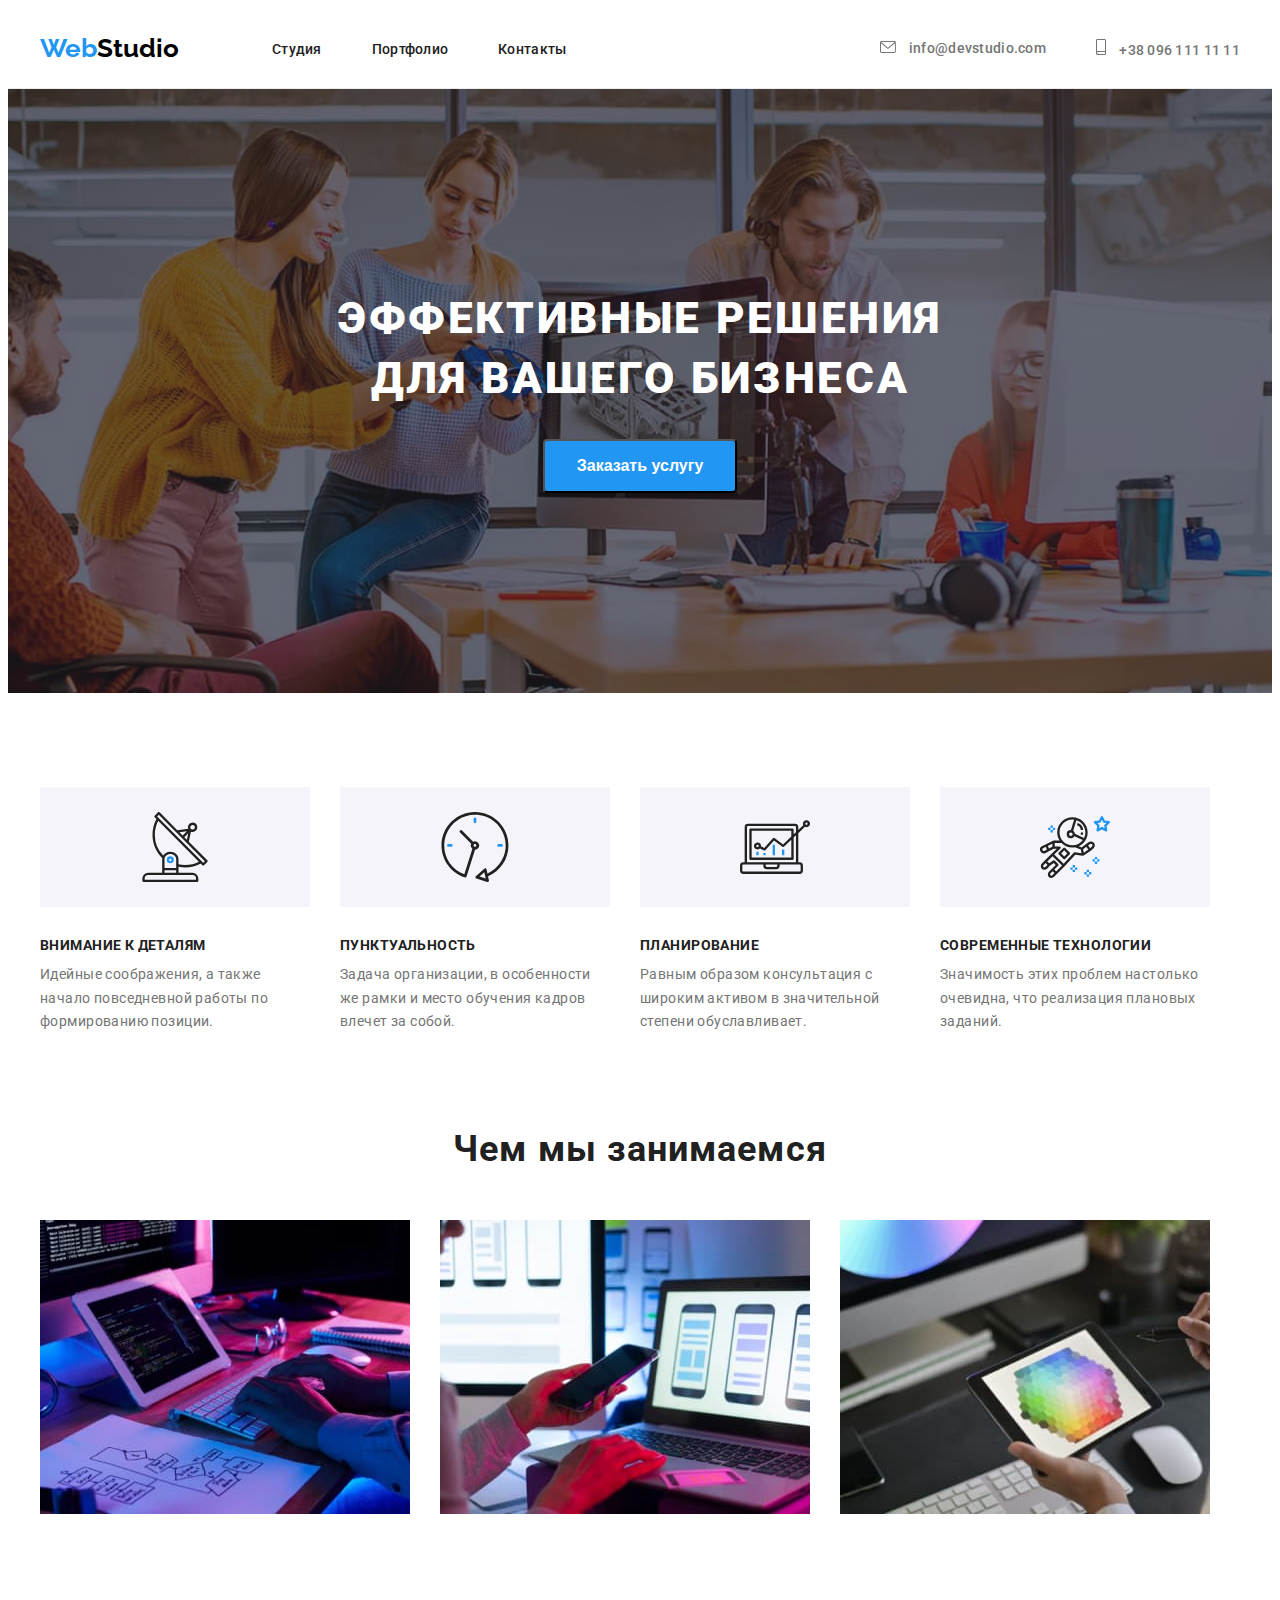
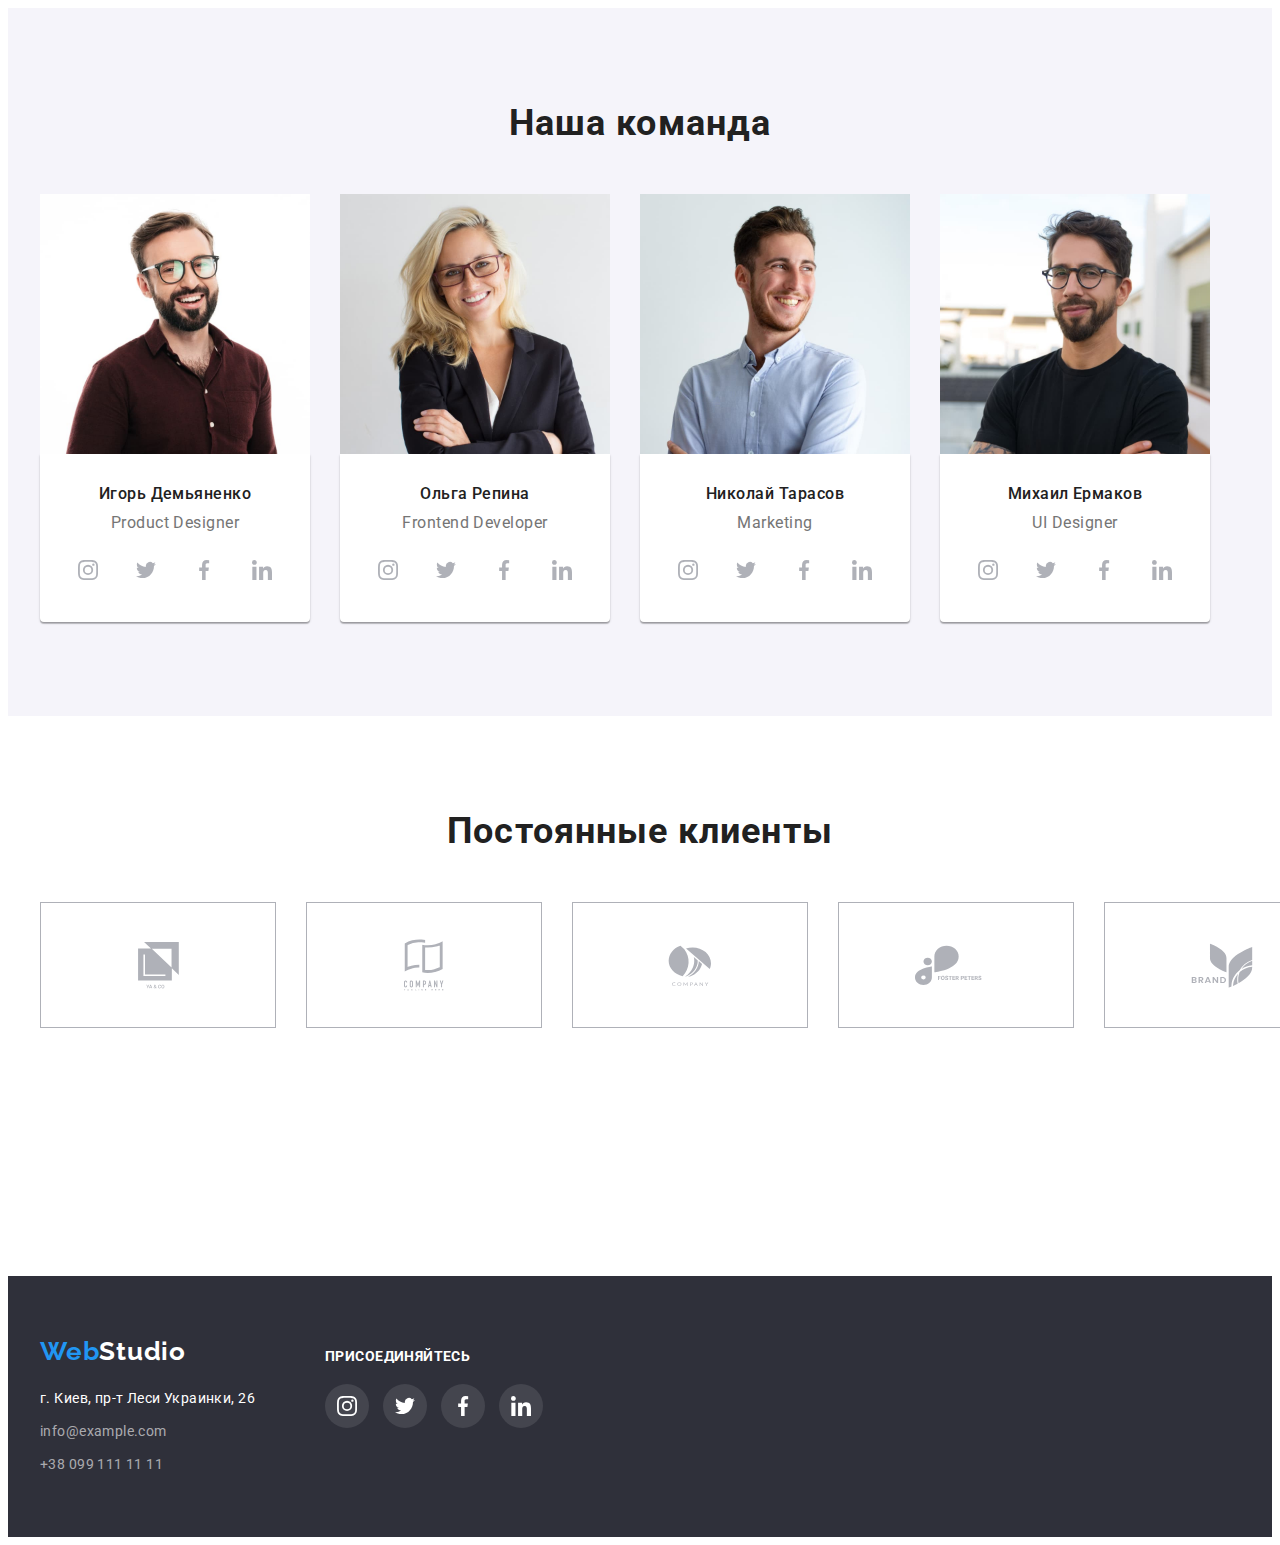
==== index.html @ de402d81 "finished hm4" ====
<!DOCTYPE html>
<html lang="ru">
  <head>
    <meta charset="UTF-8" />
    <meta http-equiv="X-UA-Compatible" content="IE=edge" />
    <meta name="viewport" content="width=device-width, initial-scale=1.0" />
    <title>Document</title>
    <link
      href="https://fonts.googleapis.com/css2?family=Roboto:wght@400;500;700;900&display=swap"
      rel="stylesheet"
    />
    <link
      href="https://fonts.googleapis.com/css2?family=Raleway:wght@700&display=swap"
      rel="stylesheet"
    />
    <link
      rel="stylesheet"
      href="https://cdnjs.cloudflare.com/ajax/libs/modern-normalize/1.1.0/modern-normalize.min.css"
      integrity="sha512-wpPYUAdjBVSE4KJnH1VR1HeZfpl1ub8YT/NKx4PuQ5NmX2tKuGu6U/JRp5y+Y8XG2tV+wKQpNHVUX03MfMFn9Q=="
      crossorigin="anonymous"
      referrerpolicy="no-referrer"
    />
    <link rel="stylesheet" href="./css/style.css" />
  </head>
  <body>
    <header class="header">
      <div class="header__block container">
        <!-- logo -->
        <a href="index.html" class="header__logo link"
          ><span class="header__logo-blue">Web</span
          ><span class="header__logo-black">Studio</span></a
        >

        <!-- nav -->
        <nav class="nav-container">
          <ul class="nav list margin-padding">
            <li class="nav__list">
              <a href="index.html" class="nav__link link">Студия</a>
            </li>
            <li class="nav__list">
              <a href="portfolio.html" class="nav__link link">Портфолио</a>
            </li>
            <li class="nav__list">
              <a href="index.html" class="nav__link link">Контакты</a>
            </li>
          </ul>
        </nav>

        <!-- contacts -->
        <ul class="contacts list margin-padding">
          <li class="contacts__list">
            <a href="mailto:info@devstudio.com" class="contacts__link link">
              <svg class="contacts__icon" width="16" height="12">
                <use href="./images/icons.svg#mail"></use>
              </svg>
              info@devstudio.com</a
            >
          </li>
          <li class="contacts__list">
            <a href="tel:+380961111111" class="contacts__link link">
              <svg class="contacts__icon" width="10" height="16">
                <use href="./images/icons.svg#smartphone"></use>
              </svg>
              +38 096 111 11 11</a
            >
          </li>
        </ul>
      </div>
    </header>
    <main>
      <!-- Hero -->
      <section class="hero">
        <div class="hero__container container">
          <h1 class="hero__title margin-padding">
            Эффективные решения для вашего бизнеса
          </h1>
          <button type="button" class="hero__button">Заказать услугу</button>
        </div>
      </section>

      <!-- Details -->
      <section class="section">
        <div class="container">
          <ul class="specifics__box list margin-padding">
            <li class="specifics__list">
              <div class="specifics-box">
                <svg class="specifics__icon" width="70" height="70">
                  <use href="./images/icons.svg#antenna"></use>
                </svg>
              </div>
              <h3 class="specifics__title margin-padding">
                Внимание к деталям
              </h3>
              <p class="specifics__text margin-padding">
                Идейные соображения, а также начало повседневной работы по
                формированию позиции.
              </p>
            </li>
            <li class="specifics__list">
              <div class="specifics-box">
                <svg class="specifics__icon" width="70" height="70">
                  <use href="./images/icons.svg#clock"></use>
                </svg>
              </div>
              <h3 class="specifics__title margin-padding">Пунктуальность</h3>
              <p class="specifics__text margin-padding">
                Задача организации, в особенности же рамки и место обучения
                кадров влечет за собой.
              </p>
            </li>
            <li class="specifics__list">
              <div class="specifics-box">
                <svg class="specifics__icon" width="70" height="70">
                  <use href="./images/icons.svg#diagram"></use>
                </svg>
              </div>
              <h3 class="specifics__title margin-padding">Планирование</h3>
              <p class="specifics__text margin-padding">
                Равным образом консультация с широким активом в значительной
                степени обуславливает.
              </p>
            </li>
            <li class="specifics__list">
              <div class="specifics-box">
                <svg class="specifics__icon" width="70" height="70">
                  <use href="./images/icons.svg#astronaut"></use>
                </svg>
              </div>
              <h3 class="specifics__title margin-padding">
                Современные технологии
              </h3>
              <p class="specifics__text margin-padding">
                Значимость этих проблем настолько очевидна, что реализация
                плановых заданий.
              </p>
            </li>
          </ul>
        </div>
      </section>

      <!--we do -->
      <section class="our-work">
        <div class="container">
          <h2 class="our-work__title margin-padding">Чем мы занимаемся</h2>
          <ul class="our-work__box list margin-padding">
            <li class="our-work__list">
              <img src="images/img-1.jpg" alt="Руки набирают код" width="370" />
            </li>
            <li class="our-work__list">
              <img
                src="images/img-2.jpg"
                alt="Держит в руке телефон и работает за ноутбуком"
                width="370"
              />
            </li>
            <li class="our-work__list">
              <img
                src="images/img-3.jpg"
                alt="Выберает на планшете цветовую палитру"
                width="370"
              />
            </li>
          </ul>
        </div>
      </section>

      <!-- Our team -->
      <section class="our-team section">
        <div class="container">
          <h2 class="our-team__title margin-padding">Наша команда</h2>
          <ul class="our-team__box list margin-padding">
            <li class="our-team__list">
              <img src="images/igor.jpg" alt="Игорь Демьяненко" width="270" />
              <div class="our-team__description">
                <h3 class="our-team__name margin-padding">Игорь Демьяненко</h3>
                <p class="our-team__text margin-padding">Product Designer</p>
                <div class="our-team__box-icons">
                  <a class="our-team__link" href="https://www.instagram.com/">
                    <svg class="our-team__icon" width="20" height="20">
                      <use href="./images/icons.svg#instagram"></use>
                    </svg>
                  </a>
                  <a class="our-team__link" href="https://twitter.com/">
                    <svg class="our-team__icon" width="20" height="20">
                      <use href="./images/icons.svg#twitter"></use>
                    </svg>
                  </a>
                  <a class="our-team__link" href="https://www.facebook.com/">
                    <svg class="our-team__icon" width="20" height="20">
                      <use href="./images/icons.svg#facebook"></use>
                    </svg>
                  </a>
                  <a class="our-team__link" href="https://www.linkedin.com/">
                    <svg class="our-team__icon" width="20" height="20">
                      <use href="./images/icons.svg#linkedin"></use>
                    </svg>
                  </a>
                </div>
              </div>
            </li>
            <li class="our-team__list">
              <img src="images/olga.jpg" alt="Ольга Репина" width="270" />
              <div class="our-team__description">
                <h3 class="our-team__name margin-padding">Ольга Репина</h3>
                <p class="our-team__text margin-padding">Frontend Developer</p>
                <div class="our-team__box-icons">
                  <a class="our-team__link" href="https://www.instagram.com/">
                    <svg class="our-team__icon" width="20" height="20">
                      <use href="./images/icons.svg#instagram"></use>
                    </svg>
                  </a>
                  <a class="our-team__link" href="https://twitter.com/">
                    <svg class="our-team__icon" width="20" height="20">
                      <use href="./images/icons.svg#twitter"></use>
                    </svg>
                  </a>
                  <a class="our-team__link" href="https://www.facebook.com/">
                    <svg class="our-team__icon" width="20" height="20">
                      <use href="./images/icons.svg#facebook"></use>
                    </svg>
                  </a>
                  <a class="our-team__link" href="https://www.linkedin.com/">
                    <svg class="our-team__icon" width="20" height="20">
                      <use href="./images/icons.svg#linkedin"></use>
                    </svg>
                  </a>
                </div>
              </div>
            </li>
            <li class="our-team__list">
              <img src="images/nikolay.jpg" alt="Николай Тарасов" width="270" />
              <div class="our-team__description">
                <h3 class="our-team__name margin-padding">Николай Тарасов</h3>
                <p class="our-team__text margin-padding">Marketing</p>
                <div class="our-team__box-icons">
                  <a class="our-team__link" href="https://www.instagram.com/">
                    <svg class="our-team__icon" width="20" height="20">
                      <use href="./images/icons.svg#instagram"></use>
                    </svg>
                  </a>
                  <a class="our-team__link" href="https://twitter.com/">
                    <svg class="our-team__icon" width="20" height="20">
                      <use href="./images/icons.svg#twitter"></use>
                    </svg>
                  </a>
                  <a class="our-team__link" href="https://www.facebook.com/">
                    <svg class="our-team__icon" width="20" height="20">
                      <use href="./images/icons.svg#facebook"></use>
                    </svg>
                  </a>
                  <a class="our-team__link" href="https://www.linkedin.com/">
                    <svg class="our-team__icon" width="20" height="20">
                      <use href="./images/icons.svg#linkedin"></use>
                    </svg>
                  </a>
                </div>
              </div>
            </li>
            <li class="our-team__list">
              <img src="images/mikhail.jpg" alt="Михаил Ермаков" width="270" />
              <div class="our-team__description">
                <h3 class="our-team__name margin-padding">Михаил Ермаков</h3>
                <p class="our-team__text margin-padding">UI Designer</p>
                <div class="our-team__box-icons">
                  <a class="our-team__link" href="https://www.instagram.com/">
                    <svg class="our-team__icon" width="20" height="20">
                      <use href="./images/icons.svg#instagram"></use>
                    </svg>
                  </a>
                  <a class="our-team__link" href="https://twitter.com/">
                    <svg class="our-team__icon" width="20" height="20">
                      <use href="./images/icons.svg#twitter"></use>
                    </svg>
                  </a>
                  <a class="our-team__link" href="https://www.facebook.com/">
                    <svg class="our-team__icon" width="20" height="20">
                      <use href="./images/icons.svg#facebook"></use>
                    </svg>
                  </a>
                  <a class="our-team__link" href="https://www.linkedin.com/">
                    <svg class="our-team__icon" width="20" height="20">
                      <use href="./images/icons.svg#linkedin"></use>
                    </svg>
                  </a>
                </div>
              </div>
            </li>
          </ul>
        </div>
      </section>

      <section class="section">
        <div class="container">
          <h2 class="regular-customers__title margin-padding">
            Постоянные клиенты
          </h2>
          <ul class="regular-customers__box list margin-padding">
            <li class="regular-customers__list">
              <a href="/" class="regular-customers__link">
                <svg class="regular-customers__icon" width="41" height="46.7">
                  <use href="./images/icons.svg#group"></use>
                </svg>
              </a>
            </li>
            <li class="regular-customers__list">
              <a href="/" class="regular-customers__link">
                <svg class="regular-customers__icon" width="40" height="52">
                  <use href="./images/icons.svg#group-1"></use>
                </svg>
              </a>
            </li>
            <li class="regular-customers__list">
              <a href="/" class="regular-customers__link">
                <svg
                  class="regular-customers__icon"
                  width="43.46"
                  height="41.18"
                >
                  <use href="./images/icons.svg#group-2"></use>
                </svg>
              </a>
            </li>
            <li class="regular-customers__list">
              <a href="/" class="regular-customers__link">
                <svg
                  class="regular-customers__icon"
                  width="84.44"
                  height="40.62"
                >
                  <use href="./images/icons.svg#group-3"></use>
                </svg>
              </a>
            </li>
            <li class="regular-customers__list">
              <a href="/" class="regular-customers__link">
                <svg
                  class="regular-customers__icon"
                  width="62.54"
                  height="45.43"
                >
                  <use href="./images/icons.svg#group-4"></use>
                </svg>
              </a>
            </li>
            <li class="regular-customers__list">
              <a href="/" class="regular-customers__link">
                <svg
                  class="regular-customers__icon"
                  width="93.79"
                  height="43.93"
                >
                  <use href="./images/icons.svg#group-5"></use>
                </svg>
              </a>
            </li>
          </ul>
        </div>
      </section>
    </main>

    <svg>
      <use></use>
    </svg>
    <footer class="footer">
      <div class="footer__container container">
        <div>
          <a href="index.html" class="footer__logo link"
            ><span class="footer__logo-blue">Web</span><span>Studio</span></a
          >
          <address class="footer__address">
            г. Киев, пр-т Леси Украинки, 26
          </address>
          <address>
            <ul class="footer__box list margin-padding">
              <li class="footer__list">
                <a href="mailto:info@example.com" class="footer__link link"
                  >info@example.com</a
                >
              </li>
              <li class="footer__list">
                <a href="tel:+380991111111" class="footer__link link"
                  >+38 099 111 11 11</a
                >
              </li>
            </ul>
          </address>
        </div>
          <div class="join">
            <h3 class="join__title margin-padding">присоединяйтесь</h3>
           
            <div class="join__box">
              <a class="join__link" href="https://www.instagram.com/">
              <svg class="join__icon" width="20" height="20">
                <use href="./images/icons.svg#instagram"></use>
              </svg>
            </a>
            <a class="join__link" href="https://twitter.com/">
              <svg class="join__icon" width="20" height="20">
                <use href="./images/icons.svg#twitter"></use>
              </svg>
            </a>
            <a class="join__link" href="https://www.facebook.com/">
              <svg class="join__icon" width="20" height="20">
                <use href="./images/icons.svg#facebook"></use>
              </svg>
            </a>
            <a class="join__link" href="https://www.linkedin.com/">
              <svg class="join__icon" width="20" height="20">
                <use href="./images/icons.svg#linkedin"></use>
              </svg>
            </a>
            </div>
          </div>
          
        </div>
      </div>
    </footer>
  </body>
</html>
---- css/style.css ----
body {
  font-family: "Roboto", "Railway", sans-serif;
  color: #000000;
}

/* Global class */

.container {
  width: 1200px;
  padding-left: 15px;
  padding-right: 15px;
  margin-left: auto;
  margin-right: auto;
}

.section {
  padding-top: 94px;
  padding-bottom: 94px;
}

.list {
  list-style: none;
}

.link {
  text-decoration: none;
}

.margin-padding {
  padding: 0;
  margin: 0;
}

.specifics__text,
.our-team__text {
  margin-top: 10px;
}

.nav__list:not(:last-child),
.contacts__list:not(:last-child) {
  margin-right: 50px;
}

.our-work__title,
.our-team__title,
.regular-customers__title {
  margin-bottom: 50px;
}

.our-work__list:not(:last-child),
.our-team__list:not(:last-child),
.specifics__list:not(:last-child),
.regular-customers__list:not(:last-child) {
  margin-right: 30px;
}

.our-team__link:not(:last-child),
.join__link:not(:last-child) {
  margin-right: 10px;
}

img {
  display: block;
  max-width: 100%;
}

/* header */
.header {
  border-bottom: 1px solid #ececec;
}

.header__block {
  height: 80px;

  display: flex;
  align-items: center;
}

.header__logo {
  font-family: Raleway;
  font-style: normal;
  font-weight: bold;
  font-size: 26px;
  line-height: 31px;

  color: #000000;
}

.header__logo-blue {
  color: #2196f3;
}

.nav-container {
  margin-left: 93px;
}
.nav {
  display: flex;
}

.nav__link {
  text-decoration: none;

  font-style: normal;
  font-weight: 500;
  font-size: 14px;
  line-height: 16px;
  letter-spacing: 0.02em;

  color: #212121;
}

.nav__link:hover {
  color: #2196f3;
}

.contacts {
  display: inline-flex;
  margin-left: auto;
}

.contacts__list {
  display: inline-flex;
  align-items: center;
}

.contacts__link:hover {
  color: #2196f3;
}

.contacts__link {
  font-style: normal;
  font-weight: 500;
  font-size: 14px;
  line-height: 16px;
  letter-spacing: 0.02em;

  color: #757575;
}

.contacts__icon {
  margin-right: 10px;
  fill: currentColor;
}

/* main */

.hero {
  margin: 0 auto;
  max-width: 1600px;
  background: #c4c4c4;
  background-image: linear-gradient(
      to right,
      rgba(47, 48, 58, 0.4),
      rgba(47, 48, 58, 0.4)
    ),
    url(../images/hero.jpg);
  background-size: cover;
  background-position: center;
}

.hero__container {
  text-align: center;
  padding: 200px 0px;
}

.hero__title {
  margin: auto;
  width: 696px;

  font-family: Roboto;
  font-style: normal;
  font-weight: 900;
  font-size: 44px;
  line-height: 136%;
  letter-spacing: 0.06em;
  text-transform: uppercase;

  color: #ffffff;
}

.hero__button {
  padding: 10px 32px;
  margin-top: 30px;

  font-style: normal;
  font-weight: bold;
  font-size: 16px;
  line-height: 187%;

  color: #ffffff;
  background: #2196f3;
  box-shadow: 0px 4px 4px rgba(0, 0, 0, 0.15);
  border-radius: 4px;

  cursor: pointer;
}

.specifics__box {
  display: flex;
}

.specifics__list {
  width: 270px;
}
.specifics__title {
  font-style: normal;
  font-size: 14px;
  line-height: 16px;
  letter-spacing: 0.03em;
  text-transform: uppercase;

  color: #212121;
}

.specifics__text {
  font-style: normal;
  font-size: 14px;
  line-height: 171%;
  letter-spacing: 0.03em;

  color: #757575;
}

.specifics-box {
  width: 270px;
  height: 120px;
  margin-bottom: 30px;

  display: inline-flex;
  align-items: center;
  justify-content: center;

  background-color: #f5f4fa;
}

.specifics__icon {
  fill: currentColor;
}

.our-work {
  padding-bottom: 94px;
}

.our-work__title {
  font-style: normal;
  font-size: 36px;
  line-height: 42px;
  letter-spacing: 0.03em;

  text-align: center;
  color: #212121;
}

.our-work__box {
  display: flex;
}

.our-team {
  background: #f5f4fa;
}

.our-team__title {
  font-style: normal;
  font-size: 36px;
  line-height: 42px;
  letter-spacing: 0.03em;

  text-align: center;
  color: #212121;
}

.our-team__box {
  display: flex;
}

.our-team__list {
  text-align: center;
}

.our-team__description {
  padding-top: 30px;
  padding-bottom: 30px;

  background: #ffffff;

  box-shadow: 0px 1px 3px rgba(0, 0, 0, 0.12), 0px 1px 1px rgba(0, 0, 0, 0.14),
    0px 2px 1px rgba(0, 0, 0, 0.2);
  border-radius: 0px 0px 4px 4px;
}

.our-team__name {
  font-style: normal;
  font-weight: 500;
  font-size: 16px;
  line-height: 19px;
  letter-spacing: 0.03em;

  color: #212121;
}

.our-team__text {
  font-style: normal;
  font-size: 16px;
  line-height: 19px;
  letter-spacing: 0.03em;

  color: #757575;
}

.our-team__box-icons {
  margin-top: 16px;
}

.our-team__link {
  display: inline-flex;
  align-items: center;
  justify-content: center;

  width: 44px;
  height: 44px;

  border-radius: 50%;
  background-color: #fff;
  color: #afb1b8;
}

.our-team__link:hover {
  color: #ffffff;
  background-color: #2196f3;
}

.our-team__icon {
  fill: currentColor;
}

/* Regular customers */
.regular-customers__title {
  font-family: Roboto;
  font-style: normal;
  font-size: 36px;
  line-height: 42px;
  text-align: center;
  letter-spacing: 0.03em;

  color: #212121;
}

.regular-customers__box {
  display: flex;
}

.regular-customers__link {
  display: flex;
  align-items: center;
  justify-content: center;

  padding: 16px 32px;

  width: 170px;
  height: 92px;

  color: #afb1b8;
  border: solid 1px #afb1b8;
}

.regular-customers__link:hover {
  color: #2196f3;
  border: solid 1px #2196f3;
}

.regular-customers__icon {
  fill: currentColor;
}

/* Footer */
.footer {
  background: #2f303a;
  padding: 60px 0;
}

.footer__logo {
  font-family: Raleway;
  font-style: normal;
  font-weight: bold;
  font-size: 26px;
  line-height: 31px;
  letter-spacing: 0.03em;

  color: #ffffff;
}
.footer__logo-blue {
  color: #2196f3;
}

.footer__address {
  margin-top: 20px;

  font-style: normal;
  font-weight: normal;
  font-size: 14px;
  line-height: 171%;
  letter-spacing: 0.03em;

  color: #ffffff;
}

.footer__list {
  padding-top: 9px;
}

.footer__link {
  font-style: normal;
  font-weight: normal;
  font-size: 14px;
  line-height: 171%;

  letter-spacing: 0.03em;

  color: rgba(255, 255, 255, 0.6);
}

.footer__container {
  display: flex;
}

/* JOIN */
.join {
  margin-left: 70px;
}

.join__title {
  padding-top: 12px;
  margin-bottom: 20px;

  font-family: Roboto;
  font-style: normal;
  font-size: 14px;
  line-height: 16px;
  letter-spacing: 0.03em;
  text-transform: uppercase;

  color: #ffffff;
}

.join__link {
  display: inline-flex;
  align-items: center;
  justify-content: center;

  width: 44px;
  height: 44px;

  border-radius: 50%;
  color: #ffffff;
  background: rgba(255, 255, 255, 0.1);
}

.join__link:hover {
  background-color: #2196f3;
}

.join__icon {
  fill: currentColor;
}
/* PORTFOLIO */
/*  */
/*  */
/* main */

.anchors {
  display: flex;
  justify-content: center;
}

.anchors__list:not(:last-child) {
  margin-right: 8px;
}

.anchors__button {
  padding: 6px 22px;

  font-family: Roboto;
  font-style: normal;
  font-weight: 500;
  font-size: 16px;
  line-height: 26px;
  letter-spacing: 0.03em;

  color: #212121;
  border: none;
  border-radius: 4px;
}

.anchors__button:hover {
  color: #ffffff;
  background: #2196f3;

  box-shadow: 0px 3px 1px rgba(0, 0, 0, 0.1), 0px 1px 2px rgba(0, 0, 0, 0.08),
    0px 2px 2px rgba(0, 0, 0, 0.12);
  border-radius: 4px;

  cursor: pointer;
}

.portfolio {
  display: flex;
  flex-wrap: wrap;
  margin-top: 50px;
}

.portfolio__list {
  background: #ffffff;
}

.portfolio__list:hover {
  box-shadow: 0px 1px 1px rgba(0, 0, 0, 0.12), 0px 4px 4px rgba(0, 0, 0, 0.06),
    1px 4px 6px rgba(0, 0, 0, 0.16);
}

.portfolio__list:nth-child(3n + 2) {
  margin-left: 30px;
  margin-right: 30px;
}
.portfolio__list:nth-child(-n + 6) {
  margin-bottom: 30px;
}

.portfolio__description {
  padding: 20px 24px;
  border: 1px solid #eeeeee;
}

.portfolio__title {
  font-style: normal;
  font-size: 18px;
  line-height: 200%;
  letter-spacing: 0.06em;

  color: #212121;
}

.portfolio__text {
  margin-top: 4px;

  font-style: normal;
  font-size: 16px;
  line-height: 187%;
  letter-spacing: 0.03em;

  color: #757575;
}
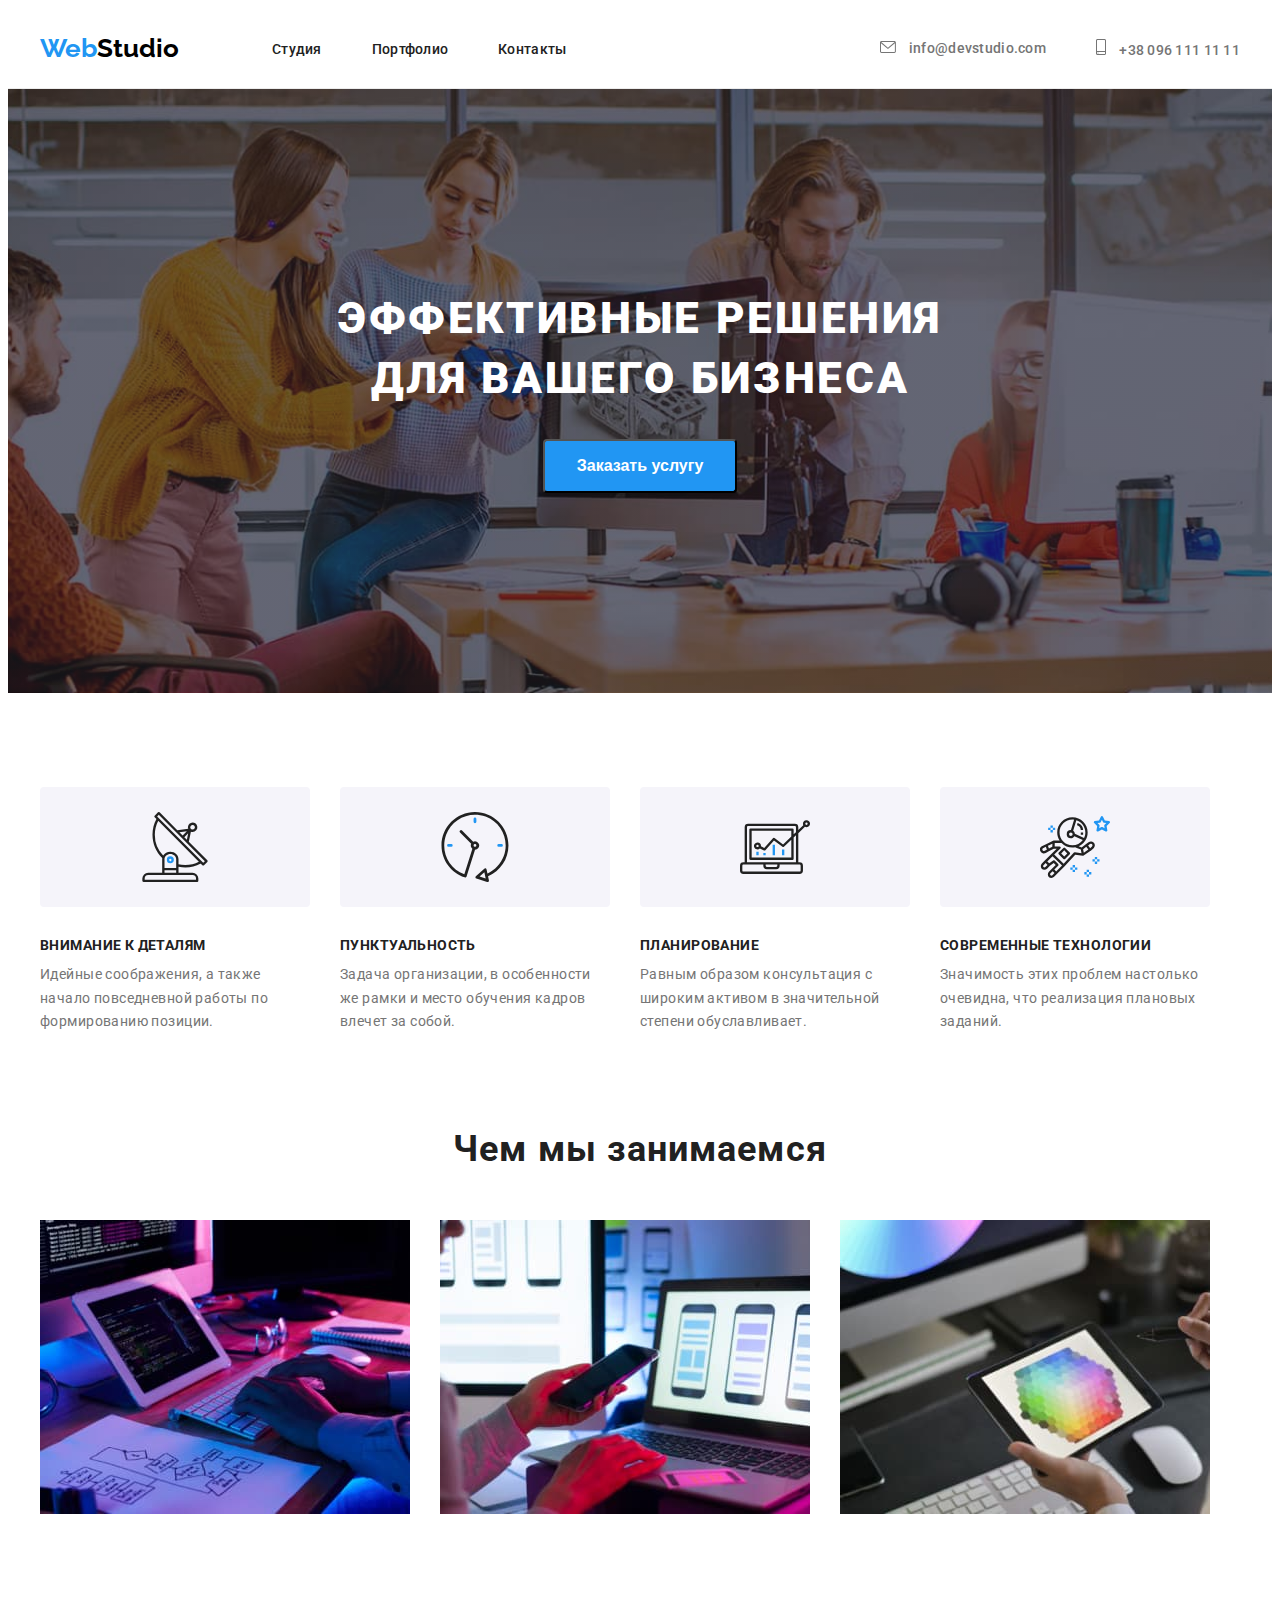
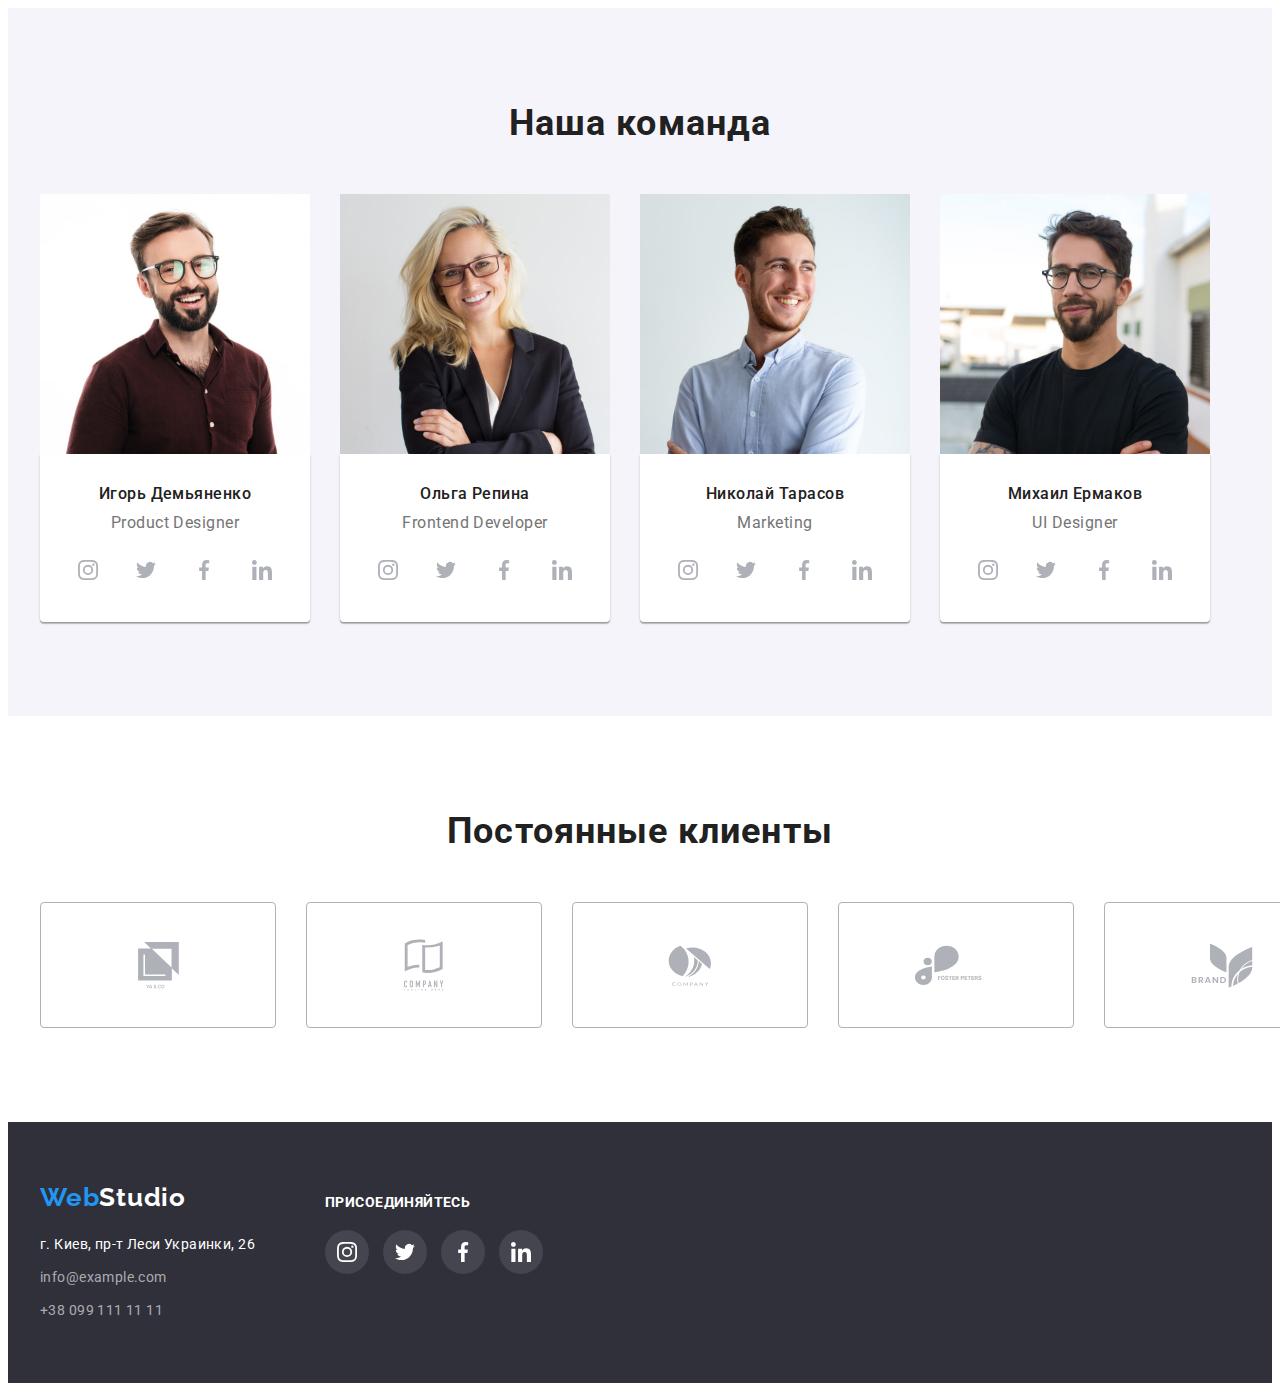
==== commit 917e4393: "hm1 correction1" ====
--- a/index.html
+++ b/index.html
@@ -35,13 +35,13 @@
         <nav class="nav-container">
           <ul class="nav list margin-padding">
             <li class="nav__list">
-              <a href="index.html" class="nav__link link">Студия</a>
+              <a href="index.html" class="nav__link link outline">Студия</a>
             </li>
             <li class="nav__list">
-              <a href="portfolio.html" class="nav__link link">Портфолио</a>
+              <a href="portfolio.html" class="nav__link link outline">Портфолио</a>
             </li>
             <li class="nav__list">
-              <a href="index.html" class="nav__link link">Контакты</a>
+              <a href="index.html" class="nav__link link outline">Контакты</a>
             </li>
           </ul>
         </nav>
@@ -49,7 +49,7 @@
         <!-- contacts -->
         <ul class="contacts list margin-padding">
           <li class="contacts__list">
-            <a href="mailto:info@devstudio.com" class="contacts__link link">
+            <a href="mailto:info@devstudio.com" class="contacts__link link outline">
               <svg class="contacts__icon" width="16" height="12">
                 <use href="./images/icons.svg#mail"></use>
               </svg>
@@ -57,7 +57,7 @@
             >
           </li>
           <li class="contacts__list">
-            <a href="tel:+380961111111" class="contacts__link link">
+            <a href="tel:+380961111111" class="contacts__link link outline">
               <svg class="contacts__icon" width="10" height="16">
                 <use href="./images/icons.svg#smartphone"></use>
               </svg>
@@ -74,7 +74,7 @@
           <h1 class="hero__title margin-padding">
             Эффективные решения для вашего бизнеса
           </h1>
-          <button type="button" class="hero__button">Заказать услугу</button>
+          <button type="button" class="hero__button outline">Заказать услугу</button>
         </div>
       </section>
 
@@ -175,22 +175,22 @@
                 <h3 class="our-team__name margin-padding">Игорь Демьяненко</h3>
                 <p class="our-team__text margin-padding">Product Designer</p>
                 <div class="our-team__box-icons">
-                  <a class="our-team__link" href="https://www.instagram.com/">
+                  <a class="our-team__link outline" href="https://www.instagram.com/">
                     <svg class="our-team__icon" width="20" height="20">
                       <use href="./images/icons.svg#instagram"></use>
                     </svg>
                   </a>
-                  <a class="our-team__link" href="https://twitter.com/">
+                  <a class="our-team__link outline" href="https://twitter.com/">
                     <svg class="our-team__icon" width="20" height="20">
                       <use href="./images/icons.svg#twitter"></use>
                     </svg>
                   </a>
-                  <a class="our-team__link" href="https://www.facebook.com/">
+                  <a class="our-team__link outline" href="https://www.facebook.com/">
                     <svg class="our-team__icon" width="20" height="20">
                       <use href="./images/icons.svg#facebook"></use>
                     </svg>
                   </a>
-                  <a class="our-team__link" href="https://www.linkedin.com/">
+                  <a class="our-team__link outline" href="https://www.linkedin.com/">
                     <svg class="our-team__icon" width="20" height="20">
                       <use href="./images/icons.svg#linkedin"></use>
                     </svg>
@@ -204,22 +204,22 @@
                 <h3 class="our-team__name margin-padding">Ольга Репина</h3>
                 <p class="our-team__text margin-padding">Frontend Developer</p>
                 <div class="our-team__box-icons">
-                  <a class="our-team__link" href="https://www.instagram.com/">
+                  <a class="our-team__link outline" href="https://www.instagram.com/">
                     <svg class="our-team__icon" width="20" height="20">
                       <use href="./images/icons.svg#instagram"></use>
                     </svg>
                   </a>
-                  <a class="our-team__link" href="https://twitter.com/">
+                  <a class="our-team__link outline" href="https://twitter.com/">
                     <svg class="our-team__icon" width="20" height="20">
                       <use href="./images/icons.svg#twitter"></use>
                     </svg>
                   </a>
-                  <a class="our-team__link" href="https://www.facebook.com/">
+                  <a class="our-team__link outline" href="https://www.facebook.com/">
                     <svg class="our-team__icon" width="20" height="20">
                       <use href="./images/icons.svg#facebook"></use>
                     </svg>
                   </a>
-                  <a class="our-team__link" href="https://www.linkedin.com/">
+                  <a class="our-team__link outline" href="https://www.linkedin.com/">
                     <svg class="our-team__icon" width="20" height="20">
                       <use href="./images/icons.svg#linkedin"></use>
                     </svg>
@@ -233,22 +233,22 @@
                 <h3 class="our-team__name margin-padding">Николай Тарасов</h3>
                 <p class="our-team__text margin-padding">Marketing</p>
                 <div class="our-team__box-icons">
-                  <a class="our-team__link" href="https://www.instagram.com/">
+                  <a class="our-team__link outline" href="https://www.instagram.com/">
                     <svg class="our-team__icon" width="20" height="20">
                       <use href="./images/icons.svg#instagram"></use>
                     </svg>
                   </a>
-                  <a class="our-team__link" href="https://twitter.com/">
+                  <a class="our-team__link outline" href="https://twitter.com/">
                     <svg class="our-team__icon" width="20" height="20">
                       <use href="./images/icons.svg#twitter"></use>
                     </svg>
                   </a>
-                  <a class="our-team__link" href="https://www.facebook.com/">
+                  <a class="our-team__link outline" href="https://www.facebook.com/">
                     <svg class="our-team__icon" width="20" height="20">
                       <use href="./images/icons.svg#facebook"></use>
                     </svg>
                   </a>
-                  <a class="our-team__link" href="https://www.linkedin.com/">
+                  <a class="our-team__link outline" href="https://www.linkedin.com/">
                     <svg class="our-team__icon" width="20" height="20">
                       <use href="./images/icons.svg#linkedin"></use>
                     </svg>
@@ -262,22 +262,22 @@
                 <h3 class="our-team__name margin-padding">Михаил Ермаков</h3>
                 <p class="our-team__text margin-padding">UI Designer</p>
                 <div class="our-team__box-icons">
-                  <a class="our-team__link" href="https://www.instagram.com/">
+                  <a class="our-team__link outline" href="https://www.instagram.com/">
                     <svg class="our-team__icon" width="20" height="20">
                       <use href="./images/icons.svg#instagram"></use>
                     </svg>
                   </a>
-                  <a class="our-team__link" href="https://twitter.com/">
+                  <a class="our-team__link outline" href="https://twitter.com/">
                     <svg class="our-team__icon" width="20" height="20">
                       <use href="./images/icons.svg#twitter"></use>
                     </svg>
                   </a>
-                  <a class="our-team__link" href="https://www.facebook.com/">
+                  <a class="our-team__link outline" href="https://www.facebook.com/">
                     <svg class="our-team__icon" width="20" height="20">
                       <use href="./images/icons.svg#facebook"></use>
                     </svg>
                   </a>
-                  <a class="our-team__link" href="https://www.linkedin.com/">
+                        <a class="our-team__link outline" href="https://www.linkedin.com/">
                     <svg class="our-team__icon" width="20" height="20">
                       <use href="./images/icons.svg#linkedin"></use>
                     </svg>
@@ -296,21 +296,21 @@
           </h2>
           <ul class="regular-customers__box list margin-padding">
             <li class="regular-customers__list">
-              <a href="/" class="regular-customers__link">
+              <a href="/" class="regular-customers__link outline">
                 <svg class="regular-customers__icon" width="41" height="46.7">
                   <use href="./images/icons.svg#group"></use>
                 </svg>
               </a>
             </li>
             <li class="regular-customers__list">
-              <a href="/" class="regular-customers__link">
+              <a href="/" class="regular-customers__link outline">
                 <svg class="regular-customers__icon" width="40" height="52">
                   <use href="./images/icons.svg#group-1"></use>
                 </svg>
               </a>
             </li>
             <li class="regular-customers__list">
-              <a href="/" class="regular-customers__link">
+              <a href="/" class="regular-customers__link outline">
                 <svg
                   class="regular-customers__icon"
                   width="43.46"
@@ -321,7 +321,7 @@
               </a>
             </li>
             <li class="regular-customers__list">
-              <a href="/" class="regular-customers__link">
+              <a href="/" class="regular-customers__link outline">
                 <svg
                   class="regular-customers__icon"
                   width="84.44"
@@ -332,7 +332,7 @@
               </a>
             </li>
             <li class="regular-customers__list">
-              <a href="/" class="regular-customers__link">
+              <a href="/" class="regular-customers__link outline">
                 <svg
                   class="regular-customers__icon"
                   width="62.54"
@@ -343,7 +343,7 @@
               </a>
             </li>
             <li class="regular-customers__list">
-              <a href="/" class="regular-customers__link">
+              <a href="/" class="regular-customers__link outline">
                 <svg
                   class="regular-customers__icon"
                   width="93.79"
@@ -358,9 +358,7 @@
       </section>
     </main>
 
-    <svg>
-      <use></use>
-    </svg>
+    
     <footer class="footer">
       <div class="footer__container container">
         <div>
@@ -389,22 +387,22 @@
             <h3 class="join__title margin-padding">присоединяйтесь</h3>
            
             <div class="join__box">
-              <a class="join__link" href="https://www.instagram.com/">
+              <a class="join__link outline" href="https://www.instagram.com/">
               <svg class="join__icon" width="20" height="20">
                 <use href="./images/icons.svg#instagram"></use>
               </svg>
             </a>
-            <a class="join__link" href="https://twitter.com/">
+            <a class="join__link outline" href="https://twitter.com/">
               <svg class="join__icon" width="20" height="20">
                 <use href="./images/icons.svg#twitter"></use>
               </svg>
             </a>
-            <a class="join__link" href="https://www.facebook.com/">
+            <a class="join__link outline" href="https://www.facebook.com/">
               <svg class="join__icon" width="20" height="20">
                 <use href="./images/icons.svg#facebook"></use>
               </svg>
             </a>
-            <a class="join__link" href="https://www.linkedin.com/">
+            <a class="join__link outline" href="https://www.linkedin.com/">
               <svg class="join__icon" width="20" height="20">
                 <use href="./images/icons.svg#linkedin"></use>
               </svg>
--- a/css/style.css
+++ b/css/style.css
@@ -1,3 +1,5 @@
+/** @format */
+
 body {
   font-family: "Roboto", "Railway", sans-serif;
   color: #000000;
@@ -26,6 +28,10 @@
   text-decoration: none;
 }
 
+.outline {
+  outline: none;
+}
+
 .margin-padding {
   padding: 0;
   margin: 0;
@@ -109,7 +115,8 @@
   color: #212121;
 }
 
-.nav__link:hover {
+.nav__link:hover,
+.nav__link:focus {
   color: #2196f3;
 }
 
@@ -123,7 +130,8 @@
   align-items: center;
 }
 
-.contacts__link:hover {
+.contacts__link:hover,
+.contacts__link:focus {
   color: #2196f3;
 }
 
@@ -231,6 +239,7 @@
   justify-content: center;
 
   background-color: #f5f4fa;
+  border-radius: 4px;
 }
 
 .specifics__icon {
@@ -324,7 +333,8 @@
   color: #afb1b8;
 }
 
-.our-team__link:hover {
+.our-team__link:hover,
+.our-team__link:focus {
   color: #ffffff;
   background-color: #2196f3;
 }
@@ -361,9 +371,11 @@
 
   color: #afb1b8;
   border: solid 1px #afb1b8;
-}
-
-.regular-customers__link:hover {
+  border-radius: 4px;
+}
+
+.regular-customers__link:hover,
+.regular-customers__link:focus {
   color: #2196f3;
   border: solid 1px #2196f3;
 }
@@ -455,7 +467,8 @@
   background: rgba(255, 255, 255, 0.1);
 }
 
-.join__link:hover {
+.join__link:hover,
+.join__link:focus {
   background-color: #2196f3;
 }
 
@@ -491,7 +504,8 @@
   border-radius: 4px;
 }
 
-.anchors__button:hover {
+.anchors__button:hover,
+.anchors__button:focus {
   color: #ffffff;
   background: #2196f3;
 
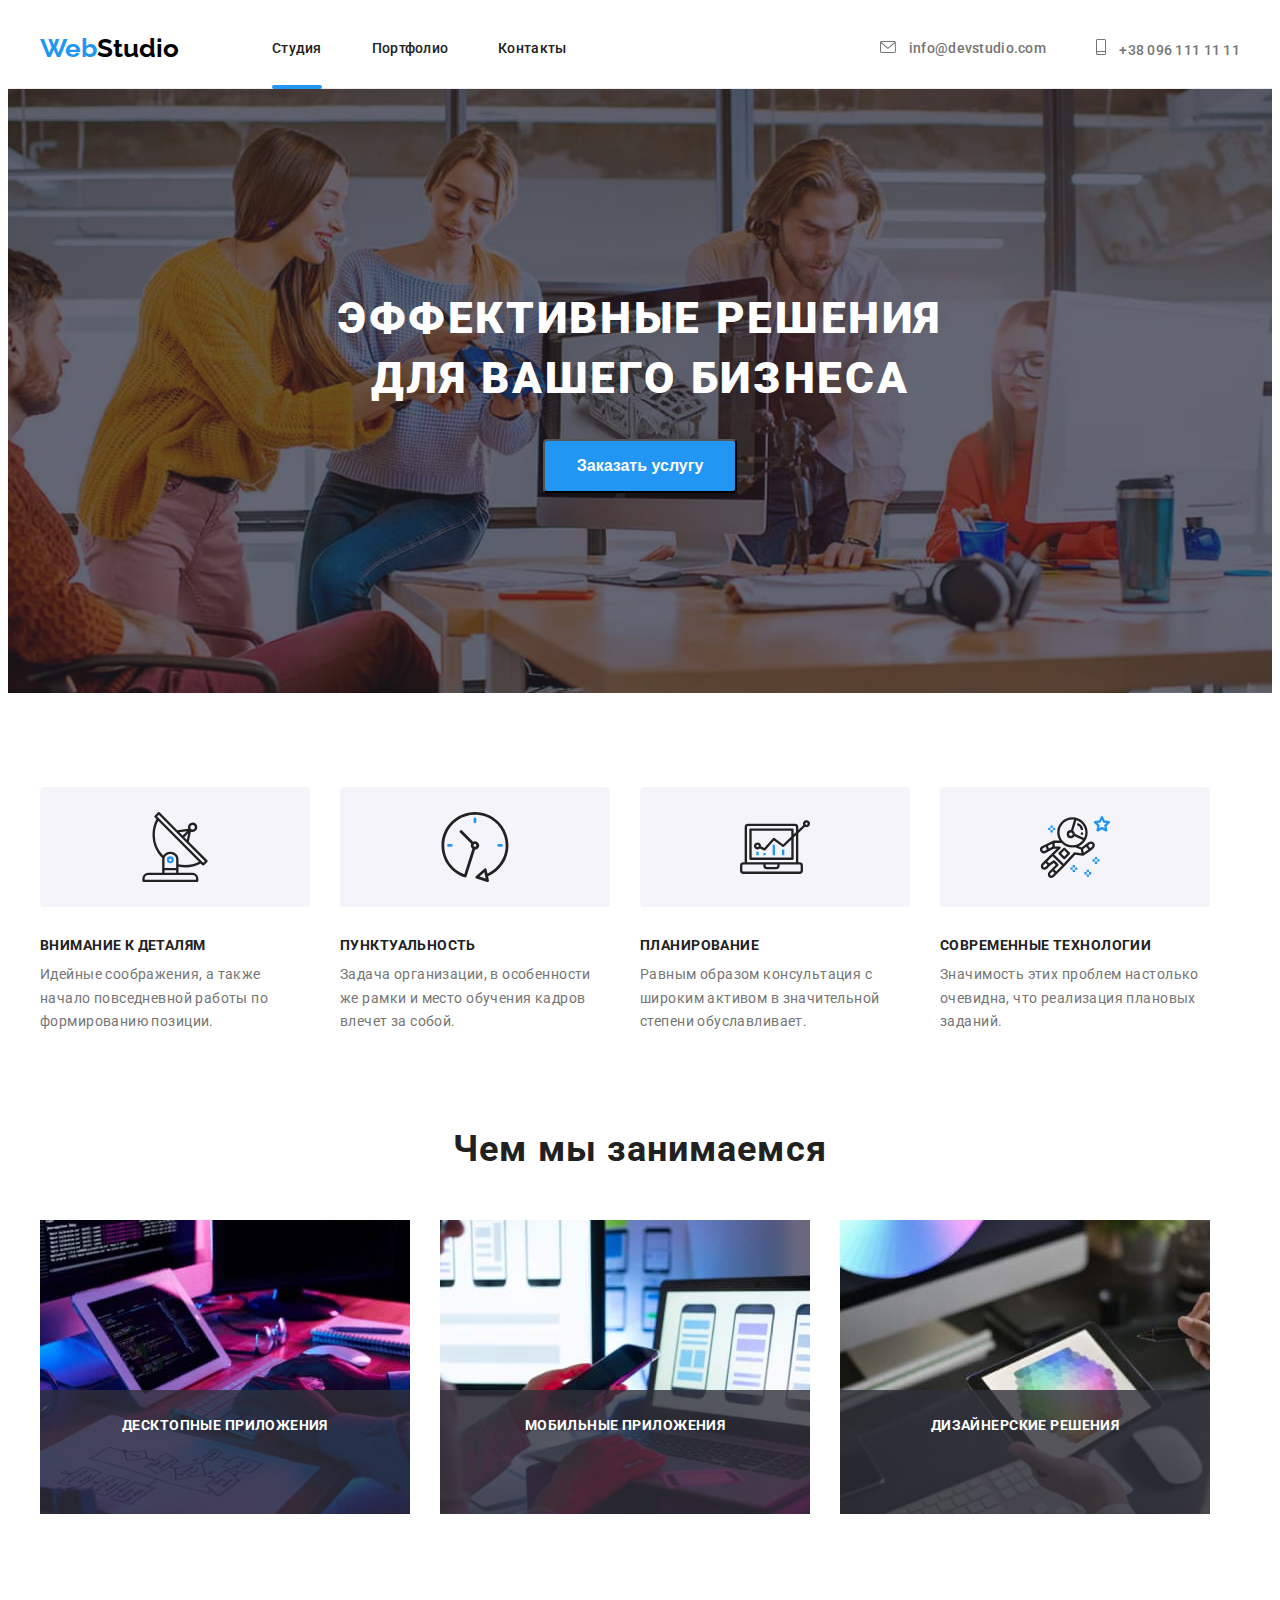
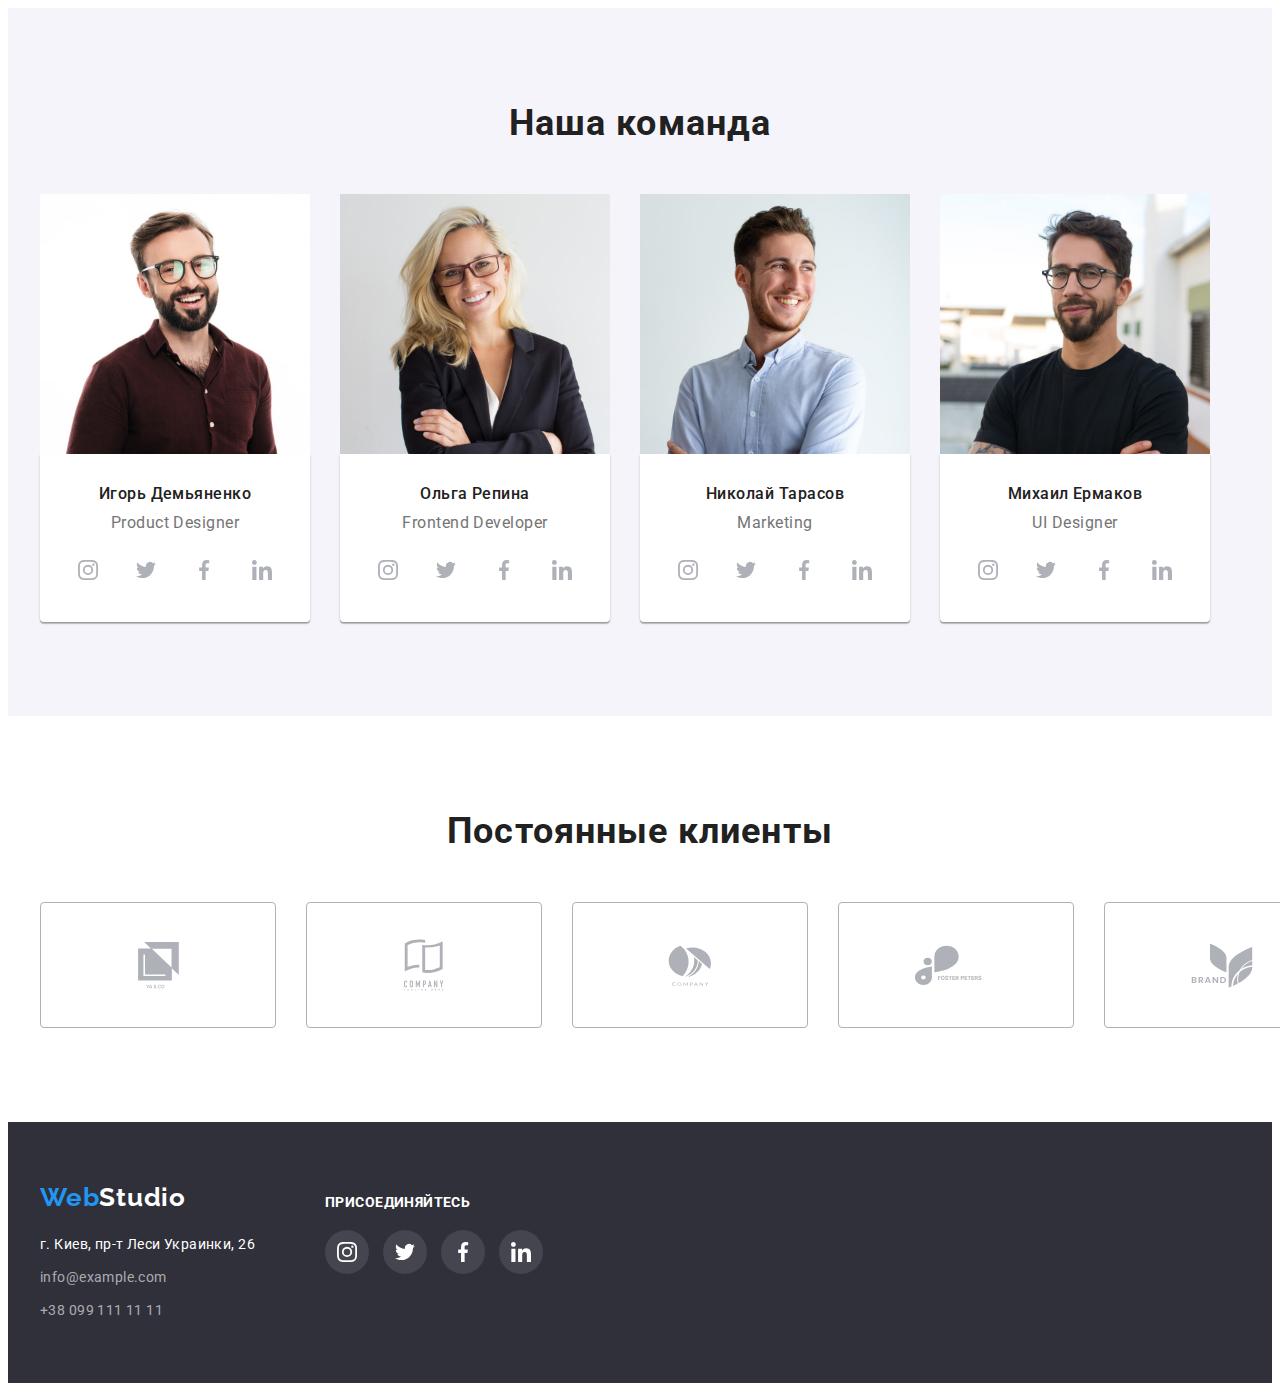
==== commit c77989d1: "finished hm5" ====
--- a/index.html
+++ b/index.html
@@ -35,7 +35,7 @@
         <nav class="nav-container">
           <ul class="nav list margin-padding">
             <li class="nav__list">
-              <a href="index.html" class="nav__link link outline">Студия</a>
+              <a href="index.html" class="nav__link  nav__link--underscore  link outline">Студия</a>
             </li>
             <li class="nav__list">
               <a href="portfolio.html" class="nav__link link outline">Портфолио</a>
@@ -74,7 +74,7 @@
           <h1 class="hero__title margin-padding">
             Эффективные решения для вашего бизнеса
           </h1>
-          <button type="button" class="hero__button outline">Заказать услугу</button>
+          <button type="button" class="hero__button outline" data-modal-open>Заказать услугу</button>
         </div>
       </section>
 
@@ -144,21 +144,33 @@
           <h2 class="our-work__title margin-padding">Чем мы занимаемся</h2>
           <ul class="our-work__box list margin-padding">
             <li class="our-work__list">
-              <img src="images/img-1.jpg" alt="Руки набирают код" width="370" />
+             <div class="our-work__imagines">
+                <img src="images/img-1.jpg" 
+                alt="Руки набирают код"
+                 width="370" 
+                />
+              <p class="our-work__text margin-padding">Десктопные приложения</p>
+             </div>
             </li>
             <li class="our-work__list">
-              <img
+              <div class="our-work__imagines">
+                <img
                 src="images/img-2.jpg"
                 alt="Держит в руке телефон и работает за ноутбуком"
                 width="370"
               />
+              <p class="our-work__text margin-padding">Мобильные приложения</p>
+              </div>
             </li>
             <li class="our-work__list">
-              <img
+              <div class="our-work__imagines">
+                <img
                 src="images/img-3.jpg"
                 alt="Выберает на планшете цветовую палитру"
                 width="370"
               />
+              <p class="our-work__text margin-padding">Дизайнерские решения</p>
+              </div>
             </li>
           </ul>
         </div>
@@ -402,16 +414,29 @@
                 <use href="./images/icons.svg#facebook"></use>
               </svg>
             </a>
-            <a class="join__link outline" href="https://www.linkedin.com/">
-              <svg class="join__icon" width="20" height="20">
-                <use href="./images/icons.svg#linkedin"></use>
-              </svg>
-            </a>
+              <a class="join__link outline" href="https://www.linkedin.com/">
+                <svg class="join__icon" width="20" height="20">
+                  <use href="./images/icons.svg#linkedin"></use>
+                </svg>
+              </a>
             </div>
           </div>
           
         </div>
       </div>
     </footer>
+
+
+    <div class="backdrop is-hidden" data-modal>
+      <div class="modal">
+       
+          <button type="button" class="modal__box" data-modal-close>
+            <svg class="modal__icon" width="11" height="11">
+          <use href="./images/icons.svg#mark"></use>
+         </svg>
+          </button>
+      </div>
+    </div>
+    <script src="./js/modal.js"></script>
   </body>
 </html>
--- a/css/style.css
+++ b/css/style.css
@@ -1,7 +1,7 @@
 /** @format */
 
 body {
-  font-family: "Roboto", "Railway", sans-serif;
+  font-family: 'Roboto', 'Railway', sans-serif;
   color: #000000;
 }
 
@@ -103,9 +103,12 @@
   display: flex;
 }
 
+.nav__list {
+  position: relative;
+}
 .nav__link {
-  text-decoration: none;
-
+  display: block;
+  padding: 32px 0;
   font-style: normal;
   font-weight: 500;
   font-size: 14px;
@@ -115,8 +118,20 @@
   color: #212121;
 }
 
+.nav__link--underscore::after {
+  content: ' ';
+  position: absolute;
+  top: 96%;
+  left: 0;
+  width: 100%;
+  height: 4px;
+  background: #2196f3;
+  border-radius: 2px;
+}
+
 .nav__link:hover,
 .nav__link:focus {
+  transition: 250ms cubic-bezier(0.4, 0, 0.2, 1);
   color: #2196f3;
 }
 
@@ -132,6 +147,7 @@
 
 .contacts__link:hover,
 .contacts__link:focus {
+  transition: 250ms cubic-bezier(0.4, 0, 0.2, 1);
   color: #2196f3;
 }
 
@@ -264,6 +280,29 @@
   display: flex;
 }
 
+.our-work__imagines {
+  position: relative;
+}
+.our-work__text {
+  position: absolute;
+  bottom: 0;
+  left: 0;
+  width: 100%;
+  height: 70px;
+  padding: 27px 0;
+
+  font-style: normal;
+  font-weight: 700;
+  font-size: 14px;
+  line-height: 16px;
+  text-align: center;
+  letter-spacing: 0.03em;
+  text-transform: uppercase;
+
+  color: #ffffff;
+  background: rgba(47, 48, 58, 0.8);
+}
+
 .our-team {
   background: #f5f4fa;
 }
@@ -335,6 +374,7 @@
 
 .our-team__link:hover,
 .our-team__link:focus {
+  transition: 250ms cubic-bezier(0.4, 0, 0.2, 1);
   color: #ffffff;
   background-color: #2196f3;
 }
@@ -376,6 +416,7 @@
 
 .regular-customers__link:hover,
 .regular-customers__link:focus {
+  transition: 250ms cubic-bezier(0.4, 0, 0.2, 1);
   color: #2196f3;
   border: solid 1px #2196f3;
 }
@@ -469,6 +510,7 @@
 
 .join__link:hover,
 .join__link:focus {
+  transition: 250ms cubic-bezier(0.4, 0, 0.2, 1);
   background-color: #2196f3;
 }
 
@@ -506,6 +548,7 @@
 
 .anchors__button:hover,
 .anchors__button:focus {
+  transition: 250ms cubic-bezier(0.4, 0, 0.2, 1);
   color: #ffffff;
   background: #2196f3;
 
@@ -527,6 +570,7 @@
 }
 
 .portfolio__list:hover {
+  transition: 250ms cubic-bezier(0.4, 0, 0.2, 1);
   box-shadow: 0px 1px 1px rgba(0, 0, 0, 0.12), 0px 4px 4px rgba(0, 0, 0, 0.06),
     1px 4px 6px rgba(0, 0, 0, 0.16);
 }
@@ -539,7 +583,38 @@
   margin-bottom: 30px;
 }
 
+.portfolio__box {
+  overflow: hidden;
+  position: relative;
+}
+
+.portfolio__hover {
+  transform: translateY(0%);
+  transition: transform 250ms cubic-bezier(0.4, 0, 0.2, 1);
+  opacity: 0;
+
+  position: absolute;
+  width: 100%;
+  height: 100%;
+  padding: 63px 24px;
+
+  font-style: normal;
+  font-weight: 400;
+  font-size: 18px;
+  line-height: 156%;
+  letter-spacing: 0.03em;
+
+  color: #ffffff;
+  background: rgba(33, 150, 243, 0.9);
+}
+
+.portfolio__list:hover .portfolio__hover {
+  transform: translateY(-100%);
+  opacity: 1;
+}
+
 .portfolio__description {
+  overflow: hidden;
   padding: 20px 24px;
   border: 1px solid #eeeeee;
 }
@@ -563,3 +638,57 @@
 
   color: #757575;
 }
+
+.backdrop {
+  position: fixed;
+  top: 0;
+  left: 0;
+  width: 100%;
+  height: 100%;
+  background: rgba(0, 0, 0, 0.2);
+}
+
+.backdrop.is-hidden {
+  visibility: hidden;
+  opacity: 0;
+  pointer-events: none;
+}
+
+.backdrop.is-hidden .modal {
+  transform: translate(-50%, -50%) scale(0.9);
+}
+
+.modal {
+  position: absolute;
+  top: 50%;
+  left: 50%;
+  transform: translate(-50%, -50%) scale(1);
+  transition: transform 250ms cubic-bezier(0.4, 0, 0.2, 1);
+
+  width: 528px;
+  height: 581px;
+  background: #ffffff;
+  box-shadow: 0px 1px 3px rgba(0, 0, 0, 0.12), 0px 1px 1px rgba(0, 0, 0, 0.14),
+    0px 2px 1px rgba(0, 0, 0, 0.2);
+  border-radius: 4px;
+}
+
+.modal__box {
+  position: absolute;
+  top: 8px;
+  right: 8px;
+
+  display: flex;
+  align-items: center;
+  justify-content: center;
+
+  width: 30px;
+  height: 30px;
+  background: #ffffff;
+  border: 1px solid rgba(0, 0, 0, 0.1);
+  border-radius: 50%;
+}
+
+.modal__icon {
+  fill: currentColor;
+}
